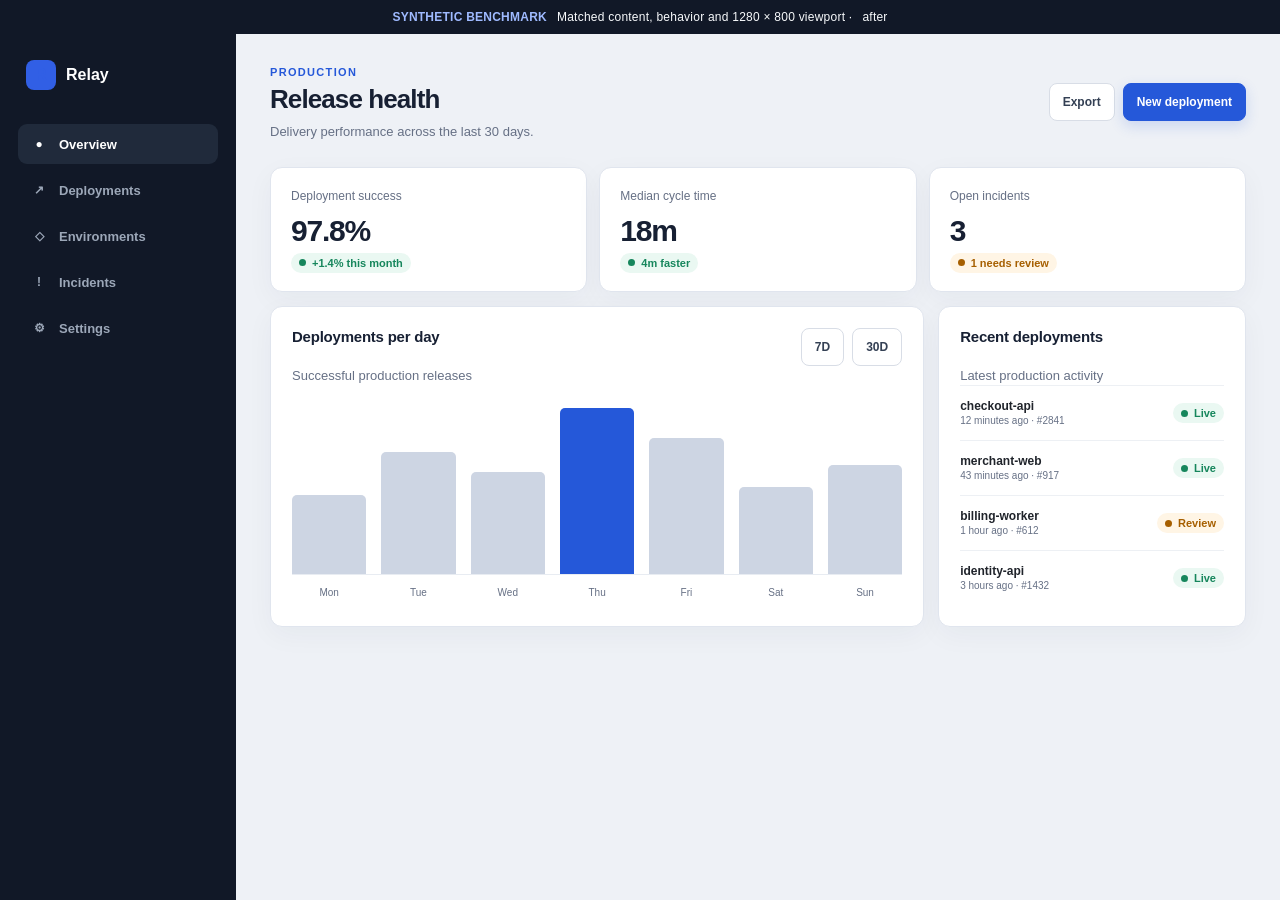
==== examples/dashboard/index.html @ 178ffe36 "Add examples/dashboard/index.html" ====
<!doctype html>
<html lang="en" data-variant="after">
<head>
  <meta charset="utf-8">
  <meta name="viewport" content="width=device-width,initial-scale=1">
  <title>Release Console — Functional → Refined benchmark</title>
  <script>document.documentElement.dataset.variant=new URLSearchParams(location.search).get('variant')==='before'?'before':'after'</script>
  <link rel="stylesheet" href="../assets/demo.css">
</head>
<body>
  <div class="benchmark-note"><strong>Synthetic benchmark</strong> Matched content, behavior and 1280 × 800 viewport · <span data-variant-label>after</span></div>
  <div class="demo-shell">
    <aside class="sidebar">
      <div class="brand"><span class="brand-mark">R</span> Relay</div>
      <nav class="nav" aria-label="Primary">
        <a class="active" href="#"><span class="nav-icon">●</span> Overview</a>
        <a href="#"><span class="nav-icon">↗</span> Deployments</a>
        <a href="#"><span class="nav-icon">◇</span> Environments</a>
        <a href="#"><span class="nav-icon">!</span> Incidents</a>
        <a href="#"><span class="nav-icon">⚙</span> Settings</a>
      </nav>
    </aside>
    <main class="main">
      <header class="topbar">
        <div class="page-heading"><span class="eyebrow">Production</span><h1>Release health</h1><p class="page-copy">Delivery performance across the last 30 days.</p></div>
        <div class="actions"><button class="button" data-action data-message="Report exported">Export</button><button class="button primary" data-action data-message="Deployment started">New deployment</button></div>
      </header>
      <section class="metrics" aria-label="Key metrics">
        <article class="panel metric"><span class="metric-label">Deployment success</span><div class="metric-value">97.8%</div><span class="status success">+1.4% this month</span></article>
        <article class="panel metric"><span class="metric-label">Median cycle time</span><div class="metric-value">18m</div><span class="status success">4m faster</span></article>
        <article class="panel metric"><span class="metric-label">Open incidents</span><div class="metric-value">3</div><span class="status warning">1 needs review</span></article>
      </section>
      <section class="dashboard-grid">
        <article class="panel"><div class="panel-title"><div><h2>Deployments per day</h2><p class="page-copy">Successful production releases</p></div><div class="segmented"><button data-tab>7D</button><button class="active" data-tab>30D</button></div></div><div class="chart" aria-label="Bar chart"><div class="bar" style="height:42%"><span>Mon</span></div><div class="bar" style="height:65%"><span>Tue</span></div><div class="bar" style="height:54%"><span>Wed</span></div><div class="bar highlight" style="height:88%"><span>Thu</span></div><div class="bar" style="height:72%"><span>Fri</span></div><div class="bar" style="height:46%"><span>Sat</span></div><div class="bar" style="height:58%"><span>Sun</span></div></div></article>
        <article class="panel"><div class="panel-title"><div><h2>Recent deployments</h2><p class="page-copy">Latest production activity</p></div></div><div class="deployments"><div class="deployment"><div><strong>checkout-api</strong><small>12 minutes ago · #2841</small></div><span class="status success">Live</span></div><div class="deployment"><div><strong>merchant-web</strong><small>43 minutes ago · #917</small></div><span class="status success">Live</span></div><div class="deployment"><div><strong>billing-worker</strong><small>1 hour ago · #612</small></div><span class="status warning">Review</span></div><div class="deployment"><div><strong>identity-api</strong><small>3 hours ago · #1432</small></div><span class="status success">Live</span></div></div></article>
      </section>
    </main>
  </div><div class="toast" role="status" aria-live="polite"></div><script src="../assets/demo.js"></script>
</body></html>
---- examples/assets/demo.css ----
:root {
  color-scheme: light;
  font-family: Inter, ui-sans-serif, -apple-system, BlinkMacSystemFont, "Segoe UI", sans-serif;
  background: #e9ecef;
  color: #20242b;
  --ink: #172033;
  --muted: #667085;
  --line: #d8dde6;
  --panel: #ffffff;
  --brand: #2558d9;
  --success: #16865c;
  --warning: #a65f00;
  --danger: #bf3d4b;
}

* { box-sizing: border-box; }
html, body { min-width: 320px; min-height: 100%; margin: 0; }
button, input, select { font: inherit; }
button, a, input, select { -webkit-tap-highlight-color: transparent; }
button { cursor: pointer; }

.benchmark-note {
  align-items: center;
  background: #111827;
  color: #f8fafc;
  display: flex;
  font-size: 12px;
  gap: 10px;
  justify-content: center;
  letter-spacing: .02em;
  min-height: 34px;
  padding: 7px 16px;
  text-align: center;
}
.benchmark-note strong { color: #9fbaff; text-transform: uppercase; }

.demo-shell { min-height: calc(100vh - 34px); }
.sidebar { color: #fff; }
.brand { display: flex; align-items: center; gap: 10px; font-weight: 780; }
.brand-mark { display: grid; place-items: center; width: 30px; height: 30px; border-radius: 8px; background: currentColor; }
.brand-mark svg { width: 17px; color: #fff; }
.nav { display: grid; gap: 6px; }
.nav a { color: inherit; text-decoration: none; }
.nav-icon { display: inline-grid; place-items: center; width: 20px; height: 20px; font-size: 12px; }
.main { min-width: 0; }
.topbar { align-items: center; display: flex; justify-content: space-between; }
.eyebrow { color: var(--brand); font-size: 11px; font-weight: 800; letter-spacing: .12em; text-transform: uppercase; }
h1, h2, h3, p { margin-top: 0; }
.page-copy { color: var(--muted); }
.actions, .segmented, .filters { display: flex; align-items: center; gap: 8px; flex-wrap: wrap; }
.button, .segmented button, .filters button {
  align-items: center;
  border: 1px solid var(--line);
  display: inline-flex;
  justify-content: center;
  text-decoration: none;
}
.button.primary { background: var(--brand); border-color: var(--brand); color: #fff; }
.panel { background: var(--panel); border: 1px solid var(--line); }
.muted { color: var(--muted); }
.status { align-items: center; display: inline-flex; font-weight: 700; white-space: nowrap; }
.status::before { background: currentColor; border-radius: 50%; content: ""; flex: 0 0 auto; }
.status.success { color: var(--success); }
.status.warning { color: var(--warning); }
.status.danger { color: var(--danger); }
.metric-value { color: var(--ink); font-weight: 760; }
.metric-label { color: var(--muted); }
.toast {
  background: #111827;
  border-radius: 10px;
  bottom: 20px;
  color: #fff;
  font-size: 13px;
  left: 50%;
  opacity: 0;
  padding: 10px 14px;
  pointer-events: none;
  position: fixed;
  transform: translate(-50%, 12px);
  transition: .18s ease;
  z-index: 20;
}
.toast.visible { opacity: 1; transform: translate(-50%, 0); }

/* Deliberately generic baseline: functional, but visually noisy and weakly prioritized. */
html[data-variant="before"] body { background: #f1f1f1; color: #333; font-family: Arial, sans-serif; }
html[data-variant="before"] .benchmark-note strong { color: #ffd166; }
html[data-variant="before"] .demo-shell { display: grid; grid-template-columns: 205px 1fr; }
html[data-variant="before"] .sidebar { background: #3e3e45; padding: 18px 12px; }
html[data-variant="before"] .brand { border-bottom: 1px solid #666; font-size: 16px; margin-bottom: 22px; padding: 0 8px 17px; }
html[data-variant="before"] .brand-mark { background: #7868e6; border-radius: 3px; }
html[data-variant="before"] .nav a { border-radius: 2px; color: #e4e4e4; font-size: 13px; padding: 9px 8px; }
html[data-variant="before"] .nav a.active { background: #56565e; color: #fff; }
html[data-variant="before"] .main { padding: 18px; }
html[data-variant="before"] .topbar { border-bottom: 1px solid #ccc; margin-bottom: 18px; padding-bottom: 12px; }
html[data-variant="before"] .page-heading h1 { font-size: 22px; font-weight: 600; margin-bottom: 6px; }
html[data-variant="before"] .page-copy { color: #666; font-size: 13px; }
html[data-variant="before"] .eyebrow { color: #666; }
html[data-variant="before"] .button,
html[data-variant="before"] .segmented button,
html[data-variant="before"] .filters button { background: #f4f4f4; border-color: #bdbdbd; border-radius: 3px; color: #333; font-size: 12px; min-height: 32px; padding: 6px 10px; }
html[data-variant="before"] .button.primary { background: #7967e8; border-color: #6653d2; color: #fff; }
html[data-variant="before"] .panel { border-color: #c9c9c9; border-radius: 3px; box-shadow: 0 1px 2px rgba(0,0,0,.08); }
html[data-variant="before"] .status { background: #eee; border: 1px solid #ccc; border-radius: 2px; color: #555; font-size: 11px; gap: 5px; padding: 2px 5px; }
html[data-variant="before"] .status::before { width: 6px; height: 6px; }

/* Refined state: clearer hierarchy, quieter geometry, semantic color, stronger rhythm. */
html[data-variant="after"] body { background: #eef1f6; }
html[data-variant="after"] .demo-shell { display: grid; grid-template-columns: 236px 1fr; }
html[data-variant="after"] .sidebar { background: #111827; padding: 26px 18px; }
html[data-variant="after"] .brand { font-size: 16px; margin-bottom: 34px; padding: 0 8px; }
html[data-variant="after"] .brand-mark { color: #315fe5; }
html[data-variant="after"] .brand-mark svg { color: #fff; }
html[data-variant="after"] .nav a { align-items: center; border-radius: 9px; color: #9ca7b8; display: flex; font-size: 13px; font-weight: 620; gap: 10px; padding: 10px 11px; }
html[data-variant="after"] .nav a.active { background: #202a3b; color: #fff; }
html[data-variant="after"] .main { padding: 28px 34px 36px; }
html[data-variant="after"] .topbar { margin-bottom: 26px; }
html[data-variant="after"] .page-heading h1 { color: var(--ink); font-size: 26px; letter-spacing: -.035em; line-height: 1.15; margin: 5px 0 7px; }
html[data-variant="after"] .page-copy { font-size: 13px; line-height: 1.5; margin-bottom: 0; }
html[data-variant="after"] .button,
html[data-variant="after"] .segmented button,
html[data-variant="after"] .filters button { background: #fff; border-radius: 8px; color: #344054; font-size: 12px; font-weight: 680; min-height: 38px; padding: 8px 13px; }
html[data-variant="after"] .button.primary { background: var(--brand); border-color: var(--brand); box-shadow: 0 5px 14px rgba(37,88,217,.18); color: #fff; }
html[data-variant="after"] .button:focus-visible,
html[data-variant="after"] input:focus-visible,
html[data-variant="after"] select:focus-visible,
html[data-variant="after"] button:focus-visible { outline: 3px solid rgba(37,88,217,.28); outline-offset: 2px; }
html[data-variant="after"] .panel { border-color: #e0e5ee; border-radius: 12px; box-shadow: 0 8px 28px rgba(25,39,66,.045); }
html[data-variant="after"] .status { border-radius: 999px; font-size: 11px; gap: 6px; padding: 4px 8px; }
html[data-variant="after"] .status::before { width: 7px; height: 7px; }
html[data-variant="after"] .status.success { background: #eaf8f2; }
html[data-variant="after"] .status.warning { background: #fff5e5; }
html[data-variant="after"] .status.danger { background: #fff0f1; }

/* Dashboard */
.metrics { display: grid; grid-template-columns: repeat(3, minmax(0, 1fr)); gap: 12px; }
.metric { min-width: 0; }
.dashboard-grid { display: grid; grid-template-columns: minmax(0, 1.7fr) minmax(260px, .8fr); gap: 14px; margin-top: 14px; }
.panel-title { align-items: flex-start; display: flex; justify-content: space-between; gap: 16px; }
.chart { align-items: end; display: flex; gap: 12px; height: 190px; }
.bar { background: #cdd5e3; border-radius: 5px 5px 0 0; flex: 1; min-width: 12px; position: relative; }
.bar span { bottom: -24px; color: var(--muted); font-size: 10px; left: 50%; position: absolute; transform: translateX(-50%); }
.bar.highlight { background: var(--brand); }
.deployments { display: grid; }
.deployment { align-items: center; display: grid; grid-template-columns: 1fr auto; gap: 12px; }
.deployment strong { display: block; }
.deployment small { color: var(--muted); }
html[data-variant="before"] .metric { padding: 12px; }
html[data-variant="before"] .metric-value { font-size: 24px; margin: 8px 0 2px; }
html[data-variant="before"] .metric-label { font-size: 12px; }
html[data-variant="before"] .dashboard-grid .panel { padding: 14px; }
html[data-variant="before"] .panel-title h2 { font-size: 15px; margin-bottom: 16px; }
html[data-variant="before"] .bar { border-radius: 0; }
html[data-variant="before"] .deployment { border-top: 1px solid #ccc; font-size: 12px; padding: 10px 0; }
html[data-variant="after"] .metric { padding: 18px 20px; }
html[data-variant="after"] .metric-value { font-size: 30px; letter-spacing: -.04em; margin: 10px 0 4px; }
html[data-variant="after"] .metric-label { font-size: 12px; }
html[data-variant="after"] .dashboard-grid .panel { padding: 21px; }
html[data-variant="after"] .panel-title h2 { color: var(--ink); font-size: 15px; letter-spacing: -.015em; margin-bottom: 21px; }
html[data-variant="after"] .chart { border-bottom: 1px solid #e8ecf2; gap: 15px; }
html[data-variant="after"] .deployment { border-top: 1px solid #edf0f4; font-size: 12px; padding: 13px 0; }

/* Settings */
.settings-layout { display: grid; grid-template-columns: 180px minmax(0, 670px); gap: 18px; align-items: start; }
.settings-tabs { display: grid; gap: 5px; }
.settings-tabs button { border: 0; text-align: left; }
.form-section + .form-section { border-top: 1px solid var(--line); }
.form-section h2 { color: var(--ink); }
.form-section > p { color: var(--muted); }
.field { display: grid; gap: 6px; }
.field-row { display: grid; grid-template-columns: repeat(2, minmax(0, 1fr)); }
.field label { color: var(--ink); font-weight: 680; }
.field input, .field select { background: #fff; border: 1px solid var(--line); color: var(--ink); width: 100%; }
.help { color: var(--muted); }
.switch-row { align-items: center; display: flex; justify-content: space-between; gap: 22px; }
.switch { appearance: none; background: #c7ced9; border: 0; border-radius: 999px; height: 22px; padding: 2px; position: relative; width: 40px; }
.switch::after { background: #fff; border-radius: 50%; box-shadow: 0 1px 3px rgba(0,0,0,.18); content: ""; display: block; height: 18px; transition: transform .18s; width: 18px; }
.switch:checked { background: var(--brand); }
.switch:checked::after { transform: translateX(18px); }
.form-actions { align-items: center; display: flex; justify-content: flex-end; }
html[data-variant="before"] .settings-layout { grid-template-columns: 145px minmax(0, 740px); }
html[data-variant="before"] .settings-tabs { border: 1px solid #c9c9c9; border-radius: 3px; padding: 5px; }
html[data-variant="before"] .settings-tabs button { background: transparent; border-radius: 2px; color: #555; font-size: 12px; padding: 8px; }
html[data-variant="before"] .settings-tabs button.active { background: #ddd; color: #222; }
html[data-variant="before"] .settings-form { padding: 14px; }
html[data-variant="before"] .form-section { padding: 12px 0 16px; }
html[data-variant="before"] .form-section:first-child { padding-top: 0; }
html[data-variant="before"] .form-section h2 { font-size: 15px; margin-bottom: 4px; }
html[data-variant="before"] .form-section > p { font-size: 12px; margin-bottom: 14px; }
html[data-variant="before"] .field-row { gap: 10px; }
html[data-variant="before"] .field { margin-bottom: 10px; }
html[data-variant="before"] .field label { font-size: 12px; }
html[data-variant="before"] .field input, html[data-variant="before"] .field select { border-color: #aaa; border-radius: 2px; font-size: 12px; min-height: 32px; padding: 6px 8px; }
html[data-variant="before"] .help { font-size: 10px; }
html[data-variant="before"] .switch-row { border: 1px solid #ccc; margin-top: 8px; padding: 8px; }
html[data-variant="before"] .switch-row strong { font-size: 12px; }
html[data-variant="before"] .switch-row p { font-size: 10px; margin: 2px 0 0; }
html[data-variant="after"] .settings-tabs button { background: transparent; border-radius: 8px; color: #667085; font-size: 12px; font-weight: 650; padding: 10px 12px; }
html[data-variant="after"] .settings-tabs button.active { background: #e6ecfb; color: #22469f; }
html[data-variant="after"] .settings-form { padding: 19px 24px; }
html[data-variant="after"] .form-section { padding: 12px 0; }
html[data-variant="after"] .form-section:first-child { padding-top: 0; }
html[data-variant="after"] .form-section h2 { font-size: 16px; letter-spacing: -.015em; margin-bottom: 5px; }
html[data-variant="after"] .form-section > p { font-size: 12px; line-height: 1.4; margin-bottom: 12px; }
html[data-variant="after"] .field-row { gap: 16px; }
html[data-variant="after"] .field { margin-bottom: 10px; }
html[data-variant="after"] .field label { font-size: 12px; }
html[data-variant="after"] .field input, html[data-variant="after"] .field select { border-radius: 8px; font-size: 13px; min-height: 38px; padding: 7px 11px; }
html[data-variant="after"] .help { font-size: 11px; }
html[data-variant="after"] .switch-row { border-radius: 9px; padding: 8px 12px; }
html[data-variant="after"] .switch-row + .switch-row { border-top: 1px solid #edf0f4; }
html[data-variant="after"] .switch-row strong { font-size: 12px; }
html[data-variant="after"] .switch-row p { font-size: 11px; margin: 3px 0 0; }
html[data-variant="after"] .form-actions { border-top: 1px solid #edf0f4; padding-top: 12px; }

/* Data table */
.table-toolbar { align-items: center; display: flex; justify-content: space-between; gap: 12px; }
.search { position: relative; }
.search input { background: #fff; border: 1px solid var(--line); width: 100%; }
.table-wrap { overflow-x: auto; }
table { border-collapse: collapse; width: 100%; }
th { text-align: left; white-space: nowrap; }
td { vertical-align: middle; }
.asset { align-items: center; display: flex; gap: 10px; min-width: 190px; }
.thumb { background: linear-gradient(135deg, #d7dce6, #f5f6f8); flex: 0 0 auto; }
.asset strong { display: block; }
.asset small { color: var(--muted); }
.owner { align-items: center; display: flex; gap: 7px; }
.avatar { align-items: center; background: #e5e7eb; border-radius: 50%; color: #475467; display: inline-flex; font-size: 9px; font-weight: 800; justify-content: center; }
.numeric { font-variant-numeric: tabular-nums; text-align: right; }
.row-action { background: transparent; border: 0; }
html[data-variant="before"] .table-panel { padding: 12px; }
html[data-variant="before"] .table-toolbar { border-bottom: 1px solid #ccc; padding-bottom: 10px; }
html[data-variant="before"] .search { width: 180px; }
html[data-variant="before"] .search input { border-color: #aaa; border-radius: 2px; font-size: 11px; min-height: 30px; padding: 5px 7px; }
html[data-variant="before"] table { font-size: 11px; }
html[data-variant="before"] th { background: #e5e5e5; border: 1px solid #bbb; color: #444; font-size: 10px; padding: 7px 6px; text-transform: uppercase; }
html[data-variant="before"] td { border: 1px solid #ccc; padding: 6px; }
html[data-variant="before"] .thumb { border: 1px solid #aaa; border-radius: 2px; height: 30px; width: 38px; }
html[data-variant="before"] .avatar { height: 20px; width: 20px; }
html[data-variant="before"] .row-action { color: #555; padding: 3px; }
html[data-variant="after"] .table-panel { overflow: hidden; }
html[data-variant="after"] .table-toolbar { padding: 18px 20px; }
html[data-variant="after"] .search { width: 255px; }
html[data-variant="after"] .search input { border-radius: 8px; font-size: 12px; min-height: 38px; padding: 8px 11px; }
html[data-variant="after"] table { font-size: 12px; }
html[data-variant="after"] th { background: #f8fafc; border-bottom: 1px solid #e5e9f0; color: #667085; font-size: 10px; letter-spacing: .04em; padding: 10px 14px; text-transform: uppercase; }
html[data-variant="after"] td { border-bottom: 1px solid #edf0f4; padding: 11px 14px; }
html[data-variant="after"] tbody tr:last-child td { border-bottom: 0; }
html[data-variant="after"] tbody tr:hover { background: #f9fbff; }
html[data-variant="after"] .thumb { border-radius: 7px; height: 38px; width: 48px; }
html[data-variant="after"] .avatar { height: 24px; width: 24px; }
html[data-variant="after"] .row-action { border-radius: 6px; color: #667085; padding: 7px; }

@media (max-width: 760px) {
  html[data-variant] .demo-shell { display: block; }
  html[data-variant] .sidebar { padding: 13px 15px; }
  html[data-variant] .brand { margin: 0; padding: 0; }
  .nav { display: none; }
  html[data-variant] .main { padding: 18px 14px 28px; }
  .topbar { align-items: flex-start; gap: 14px; }
  .topbar .actions { justify-content: flex-end; }
  .metrics { grid-template-columns: 1fr; }
  .dashboard-grid { grid-template-columns: 1fr; }
  .settings-layout { grid-template-columns: 1fr; }
  .settings-tabs { display: flex; overflow-x: auto; }
  .field-row { grid-template-columns: 1fr; }
  .table-toolbar { align-items: stretch; flex-direction: column; }
  html[data-variant] .search { width: 100%; }
}
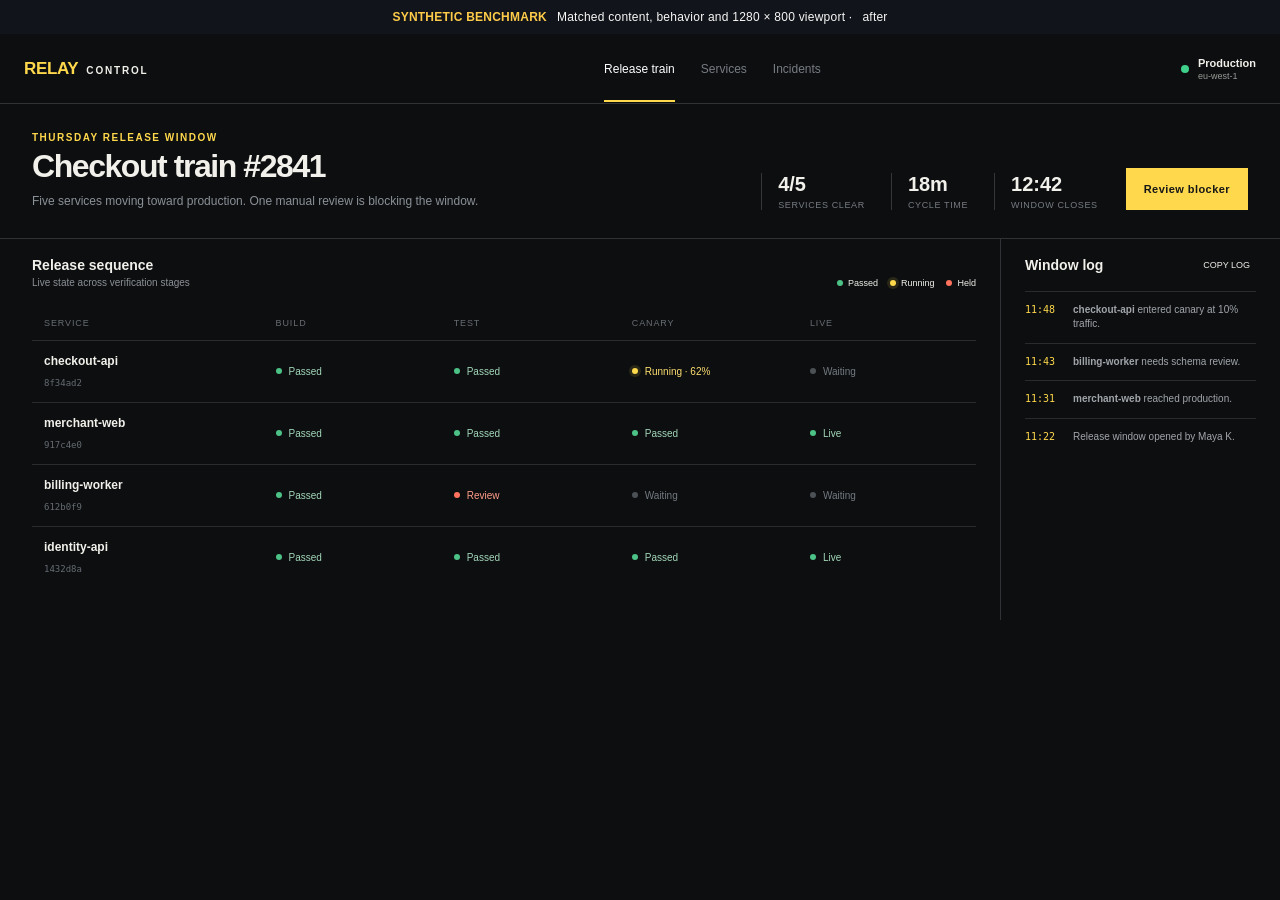
==== commit 98d6f184: "Strengthen specificity checks and diversify benchmarks" ====
--- a/examples/dashboard/index.html
+++ b/examples/dashboard/index.html
@@ -3,37 +3,36 @@
 <head>
   <meta charset="utf-8">
   <meta name="viewport" content="width=device-width,initial-scale=1">
-  <title>Release Console — Functional → Refined benchmark</title>
+  <title>Release Control — Functional → Refined benchmark</title>
   <script>document.documentElement.dataset.variant=new URLSearchParams(location.search).get('variant')==='before'?'before':'after'</script>
   <link rel="stylesheet" href="../assets/demo.css">
 </head>
-<body>
+<body class="benchmark benchmark--ops">
   <div class="benchmark-note"><strong>Synthetic benchmark</strong> Matched content, behavior and 1280 × 800 viewport · <span data-variant-label>after</span></div>
-  <div class="demo-shell">
-    <aside class="sidebar">
-      <div class="brand"><span class="brand-mark">R</span> Relay</div>
-      <nav class="nav" aria-label="Primary">
-        <a class="active" href="#"><span class="nav-icon">●</span> Overview</a>
-        <a href="#"><span class="nav-icon">↗</span> Deployments</a>
-        <a href="#"><span class="nav-icon">◇</span> Environments</a>
-        <a href="#"><span class="nav-icon">!</span> Incidents</a>
-        <a href="#"><span class="nav-icon">⚙</span> Settings</a>
-      </nav>
-    </aside>
-    <main class="main">
-      <header class="topbar">
-        <div class="page-heading"><span class="eyebrow">Production</span><h1>Release health</h1><p class="page-copy">Delivery performance across the last 30 days.</p></div>
-        <div class="actions"><button class="button" data-action data-message="Report exported">Export</button><button class="button primary" data-action data-message="Deployment started">New deployment</button></div>
-      </header>
-      <section class="metrics" aria-label="Key metrics">
-        <article class="panel metric"><span class="metric-label">Deployment success</span><div class="metric-value">97.8%</div><span class="status success">+1.4% this month</span></article>
-        <article class="panel metric"><span class="metric-label">Median cycle time</span><div class="metric-value">18m</div><span class="status success">4m faster</span></article>
-        <article class="panel metric"><span class="metric-label">Open incidents</span><div class="metric-value">3</div><span class="status warning">1 needs review</span></article>
+  <div class="ops-shell">
+    <header class="ops-header">
+      <a class="ops-brand" href="#" aria-label="Relay home"><span class="ops-wordmark">RELAY</span><span>CONTROL</span></a>
+      <nav class="ops-nav" aria-label="Primary"><a class="active" href="#">Release train</a><a href="#">Services</a><a href="#">Incidents</a></nav>
+      <div class="ops-environment"><span class="signal" aria-hidden="true"></span><span><b>Production</b><small>eu-west-1</small></span></div>
+    </header>
+    <main class="ops-main">
+      <section class="ops-summary">
+        <div><span class="eyebrow">Thursday release window</span><h1>Checkout train #2841</h1><p>Five services moving toward production. One manual review is blocking the window.</p></div>
+        <div class="ops-kpis" aria-label="Release summary"><div><strong>4/5</strong><span>services clear</span></div><div><strong>18m</strong><span>cycle time</span></div><div><strong>12:42</strong><span>window closes</span></div></div>
+        <button class="ops-primary" data-action data-message="Deployment approval opened">Review blocker</button>
       </section>
-      <section class="dashboard-grid">
-        <article class="panel"><div class="panel-title"><div><h2>Deployments per day</h2><p class="page-copy">Successful production releases</p></div><div class="segmented"><button data-tab>7D</button><button class="active" data-tab>30D</button></div></div><div class="chart" aria-label="Bar chart"><div class="bar" style="height:42%"><span>Mon</span></div><div class="bar" style="height:65%"><span>Tue</span></div><div class="bar" style="height:54%"><span>Wed</span></div><div class="bar highlight" style="height:88%"><span>Thu</span></div><div class="bar" style="height:72%"><span>Fri</span></div><div class="bar" style="height:46%"><span>Sat</span></div><div class="bar" style="height:58%"><span>Sun</span></div></div></article>
-        <article class="panel"><div class="panel-title"><div><h2>Recent deployments</h2><p class="page-copy">Latest production activity</p></div></div><div class="deployments"><div class="deployment"><div><strong>checkout-api</strong><small>12 minutes ago · #2841</small></div><span class="status success">Live</span></div><div class="deployment"><div><strong>merchant-web</strong><small>43 minutes ago · #917</small></div><span class="status success">Live</span></div><div class="deployment"><div><strong>billing-worker</strong><small>1 hour ago · #612</small></div><span class="status warning">Review</span></div><div class="deployment"><div><strong>identity-api</strong><small>3 hours ago · #1432</small></div><span class="status success">Live</span></div></div></article>
+      <section class="ops-board" aria-label="Release progress">
+        <div class="ops-board-head"><div><h2>Release sequence</h2><p>Live state across verification stages</p></div><div class="ops-legend"><span><i class="stage-dot done"></i>Passed</span><span><i class="stage-dot active"></i>Running</span><span><i class="stage-dot hold"></i>Held</span></div></div>
+        <div class="release-grid" role="table" aria-label="Service release stages">
+          <div class="release-row release-row--head" role="row"><span>Service</span><span>Build</span><span>Test</span><span>Canary</span><span>Live</span></div>
+          <div class="release-row" role="row"><span class="service"><b>checkout-api</b><small>8f34ad2</small></span><span class="stage done">Passed</span><span class="stage done">Passed</span><span class="stage active">Running · 62%</span><span class="stage idle">Waiting</span></div>
+          <div class="release-row" role="row"><span class="service"><b>merchant-web</b><small>917c4e0</small></span><span class="stage done">Passed</span><span class="stage done">Passed</span><span class="stage done">Passed</span><span class="stage done">Live</span></div>
+          <div class="release-row" role="row"><span class="service"><b>billing-worker</b><small>612b0f9</small></span><span class="stage done">Passed</span><span class="stage hold">Review</span><span class="stage idle">Waiting</span><span class="stage idle">Waiting</span></div>
+          <div class="release-row" role="row"><span class="service"><b>identity-api</b><small>1432d8a</small></span><span class="stage done">Passed</span><span class="stage done">Passed</span><span class="stage done">Passed</span><span class="stage done">Live</span></div>
+        </div>
       </section>
+      <aside class="ops-feed" aria-label="Release log"><div class="ops-feed-head"><h2>Window log</h2><button data-action data-message="Log copied">Copy log</button></div><ol><li><time>11:48</time><span><b>checkout-api</b> entered canary at 10% traffic.</span></li><li><time>11:43</time><span><b>billing-worker</b> needs schema review.</span></li><li><time>11:31</time><span><b>merchant-web</b> reached production.</span></li><li><time>11:22</time><span>Release window opened by Maya K.</span></li></ol></aside>
     </main>
-  </div><div class="toast" role="status" aria-live="polite"></div><script src="../assets/demo.js"></script>
+  </div>
+  <div class="toast" role="status" aria-live="polite"></div><script src="../assets/demo.js"></script>
 </body></html>
--- a/examples/assets/demo.css
+++ b/examples/assets/demo.css
@@ -1,270 +1,301 @@
-:root {
-  color-scheme: light;
-  font-family: Inter, ui-sans-serif, -apple-system, BlinkMacSystemFont, "Segoe UI", sans-serif;
-  background: #e9ecef;
-  color: #20242b;
-  --ink: #172033;
-  --muted: #667085;
-  --line: #d8dde6;
-  --panel: #ffffff;
-  --brand: #2558d9;
-  --success: #16865c;
-  --warning: #a65f00;
-  --danger: #bf3d4b;
-}
-
+:root { color-scheme: light; font-family: Inter, ui-sans-serif, -apple-system, BlinkMacSystemFont, "Segoe UI", sans-serif; }
 * { box-sizing: border-box; }
 html, body { min-width: 320px; min-height: 100%; margin: 0; }
-button, input, select { font: inherit; }
+body { overflow-x: hidden; }
+button, input, select { color: inherit; font: inherit; }
 button, a, input, select { -webkit-tap-highlight-color: transparent; }
-button { cursor: pointer; }
-
-.benchmark-note {
-  align-items: center;
-  background: #111827;
-  color: #f8fafc;
-  display: flex;
-  font-size: 12px;
-  gap: 10px;
-  justify-content: center;
-  letter-spacing: .02em;
-  min-height: 34px;
-  padding: 7px 16px;
-  text-align: center;
+button, a { cursor: pointer; }
+a { color: inherit; text-decoration: none; }
+h1, h2, p, ol, dl, dd { margin: 0; }
+.benchmark-note { align-items: center; background: #11141a; color: #f7f7f5; display: flex; font-size: 12px; gap: 10px; justify-content: center; letter-spacing: .02em; min-height: 34px; padding: 7px 16px; text-align: center; }
+.benchmark-note strong { color: #ffcc4a; text-transform: uppercase; }
+.eyebrow { display: block; font-size: 10px; font-weight: 800; letter-spacing: .15em; text-transform: uppercase; }
+.signal { background: #3fd18b; border-radius: 50%; display: inline-block; height: 8px; width: 8px; }
+.toast { background: #101216; border: 1px solid rgba(255,255,255,.14); border-radius: 7px; bottom: 20px; color: #fff; font-size: 13px; left: 50%; opacity: 0; padding: 10px 14px; pointer-events: none; position: fixed; transform: translate(-50%, 12px); transition: .18s ease; z-index: 50; }
+.toast.visible { opacity: 1; transform: translate(-50%, 0); }
+button:focus-visible, input:focus-visible, select:focus-visible, a:focus-visible { outline: 3px solid #5b8cff; outline-offset: 2px; }
+
+/* Release control: time-oriented operational surface with horizontal navigation. */
+.benchmark--ops { background: #e6e7e8; color: #272a2e; }
+.ops-shell { min-height: calc(100vh - 34px); }
+.ops-header { align-items: center; display: grid; grid-template-columns: 220px 1fr auto; min-height: 70px; padding: 0 24px; }
+.ops-brand { align-items: baseline; display: flex; font-size: 10px; font-weight: 800; gap: 8px; letter-spacing: .18em; }
+.ops-wordmark { font-size: 17px; letter-spacing: -.02em; }
+.ops-nav { display: flex; gap: 26px; justify-content: center; }
+.ops-nav a { font-size: 12px; }
+.ops-environment { align-items: center; display: flex; gap: 9px; }
+.ops-environment span:last-child { display: grid; gap: 2px; }
+.ops-environment b { font-size: 11px; }
+.ops-environment small { font-size: 9px; opacity: .62; }
+.ops-main { display: grid; grid-template-columns: minmax(0, 1fr) 280px; grid-template-rows: auto 1fr; }
+.ops-summary { align-items: end; display: grid; grid-column: 1 / -1; grid-template-columns: minmax(300px, 1fr) auto auto; gap: 28px; padding: 28px 32px; }
+.ops-summary h1 { font-size: 32px; letter-spacing: -.045em; line-height: 1.05; margin: 7px 0 8px; }
+.ops-summary p { font-size: 12px; line-height: 1.5; max-width: 540px; }
+.ops-kpis { display: flex; gap: 26px; }
+.ops-kpis div { display: grid; gap: 4px; }
+.ops-kpis strong { font-size: 20px; font-variant-numeric: tabular-nums; }
+.ops-kpis span { font-size: 9px; letter-spacing: .07em; text-transform: uppercase; }
+.ops-primary { border: 0; min-height: 42px; padding: 0 18px; }
+.ops-board { min-width: 0; overflow-x: auto; padding: 0 0 32px 32px; }
+.ops-board-head { align-items: end; display: flex; justify-content: space-between; padding: 18px 0; }
+.ops-board-head h2, .ops-feed h2 { font-size: 14px; }
+.ops-board-head p { font-size: 10px; margin-top: 4px; }
+.ops-legend { display: flex; font-size: 9px; gap: 12px; }
+.ops-legend span { align-items: center; display: flex; gap: 5px; }
+.stage-dot { border-radius: 50%; display: inline-block; height: 6px; width: 6px; }
+.release-grid { min-width: 700px; }
+.release-row { display: grid; grid-template-columns: 1.3fr repeat(4, minmax(96px, 1fr)); min-height: 62px; }
+.release-row > span { align-items: center; display: flex; min-width: 0; padding: 10px 12px; }
+.release-row--head { font-size: 9px; letter-spacing: .1em; min-height: 34px; text-transform: uppercase; }
+.service { display: grid !important; gap: 3px; }
+.service b { font-size: 12px; }
+.service small { font-family: ui-monospace, SFMono-Regular, Menlo, monospace; font-size: 9px; }
+.stage { font-size: 10px; }
+.ops-feed { min-width: 0; padding: 0 24px 32px; }
+.ops-feed-head { align-items: center; display: flex; justify-content: space-between; padding: 18px 0; }
+.ops-feed-head button { background: transparent; border: 0; font-size: 9px; text-transform: uppercase; }
+.ops-feed ol { list-style: none; padding: 0; }
+.ops-feed li { display: grid; font-size: 10px; gap: 10px; grid-template-columns: 38px 1fr; line-height: 1.45; padding: 11px 0; }
+.ops-feed time { font-family: ui-monospace, SFMono-Regular, Menlo, monospace; }
+
+html[data-variant="before"] .benchmark--ops .ops-header { background: #164a7e; color: white; }
+html[data-variant="before"] .benchmark--ops .ops-nav a { border-bottom: 3px solid transparent; padding: 26px 2px 22px; }
+html[data-variant="before"] .benchmark--ops .ops-nav .active { border-color: #fff; }
+html[data-variant="before"] .benchmark--ops .ops-main { background: #ededed; }
+html[data-variant="before"] .benchmark--ops .ops-summary { border-bottom: 1px solid #aaa; }
+html[data-variant="before"] .benchmark--ops .eyebrow { color: #666; }
+html[data-variant="before"] .benchmark--ops .ops-summary p, html[data-variant="before"] .benchmark--ops .ops-board-head p { color: #666; }
+html[data-variant="before"] .benchmark--ops .ops-kpis div { border-left: 1px solid #aaa; padding-left: 12px; }
+html[data-variant="before"] .benchmark--ops .ops-primary { background: #3478b9; border: 1px solid #1c568c; color: white; }
+html[data-variant="before"] .benchmark--ops .ops-board { padding-right: 16px; }
+html[data-variant="before"] .benchmark--ops .ops-board-head { padding-left: 12px; }
+html[data-variant="before"] .benchmark--ops .release-grid { background: #fff; border: 1px solid #aaa; }
+html[data-variant="before"] .benchmark--ops .release-row > span { border-right: 1px solid #bbb; border-top: 1px solid #bbb; }
+html[data-variant="before"] .benchmark--ops .release-row--head > span { background: #d4d6d8; border-top: 0; font-weight: 700; }
+html[data-variant="before"] .benchmark--ops .stage { color: #555; }
+html[data-variant="before"] .benchmark--ops .ops-feed { border-left: 1px solid #aaa; }
+html[data-variant="before"] .benchmark--ops .ops-feed li { border-top: 1px solid #bbb; }
+
+html[data-variant="after"] .benchmark--ops { background: #0c0e10; color: #f1f0ea; }
+html[data-variant="after"] .benchmark--ops .ops-header { border-bottom: 1px solid #303236; }
+html[data-variant="after"] .benchmark--ops .ops-wordmark { color: #ffd84c; }
+html[data-variant="after"] .benchmark--ops .ops-nav a { color: #777c82; padding: 27px 0 24px; }
+html[data-variant="after"] .benchmark--ops .ops-nav .active { border-bottom: 2px solid #ffd84c; color: #fff; }
+html[data-variant="after"] .benchmark--ops .eyebrow { color: #ffd84c; }
+html[data-variant="after"] .benchmark--ops .ops-summary { border-bottom: 1px solid #303236; }
+html[data-variant="after"] .benchmark--ops .ops-summary p, html[data-variant="after"] .benchmark--ops .ops-board-head p { color: #8c9197; }
+html[data-variant="after"] .benchmark--ops .ops-kpis div { border-left: 1px solid #34363a; padding-left: 16px; }
+html[data-variant="after"] .benchmark--ops .ops-kpis span { color: #777c82; }
+html[data-variant="after"] .benchmark--ops .ops-primary { background: #ffd84c; color: #171717; font-size: 11px; font-weight: 800; letter-spacing: .04em; }
+html[data-variant="after"] .benchmark--ops .ops-board { overflow-x: auto; padding-right: 24px; }
+html[data-variant="after"] .benchmark--ops .release-row { border-top: 1px solid #292b2e; }
+html[data-variant="after"] .benchmark--ops .release-row--head { border-top: 0; color: #686d73; }
+html[data-variant="after"] .benchmark--ops .release-row:not(.release-row--head):hover { background: #141619; }
+html[data-variant="after"] .benchmark--ops .service small { color: #666c72; }
+html[data-variant="after"] .benchmark--ops .stage { color: #747a80; }
+html[data-variant="after"] .benchmark--ops .stage::before { background: #4c5156; border-radius: 50%; content: ""; height: 6px; margin-right: 7px; width: 6px; }
+html[data-variant="after"] .benchmark--ops .stage.done { color: #a4d8ba; }
+html[data-variant="after"] .benchmark--ops .stage.done::before, html[data-variant="after"] .benchmark--ops .stage-dot.done { background: #4cc286; }
+html[data-variant="after"] .benchmark--ops .stage.active { color: #ffdf70; }
+html[data-variant="after"] .benchmark--ops .stage.active::before, html[data-variant="after"] .benchmark--ops .stage-dot.active { background: #ffd84c; box-shadow: 0 0 0 3px rgba(255,216,76,.12); }
+html[data-variant="after"] .benchmark--ops .stage.hold { color: #ff9d88; }
+html[data-variant="after"] .benchmark--ops .stage.hold::before, html[data-variant="after"] .benchmark--ops .stage-dot.hold { background: #ff725e; }
+html[data-variant="after"] .benchmark--ops .ops-feed { border-left: 1px solid #303236; }
+html[data-variant="after"] .benchmark--ops .ops-feed li { border-top: 1px solid #292b2e; color: #a1a5aa; }
+html[data-variant="after"] .benchmark--ops .ops-feed time { color: #ffd84c; }
+
+/* Workspace setup: sequential configuration with a live output preview. */
+.benchmark--setup { background: #ededeb; color: #242823; }
+.setup-shell { margin: 0 auto; max-width: 1180px; min-height: calc(100vh - 34px); padding: 0 34px 30px; }
+.setup-mast { align-items: center; display: flex; justify-content: space-between; min-height: 78px; }
+.setup-brand { align-items: baseline; display: flex; font-weight: 800; gap: 10px; }
+.setup-brand span { font-size: 20px; letter-spacing: -.04em; }
+.setup-brand small { font-size: 10px; font-weight: 600; }
+.quiet-action, .secondary-action { background: transparent; border: 0; }
+.setup-progress { display: grid; grid-template-columns: repeat(4, 1fr); }
+.setup-progress button { align-items: center; background: transparent; border: 0; display: flex; font-size: 11px; gap: 9px; padding: 14px 4px; text-align: left; }
+.setup-progress span { font-family: ui-monospace, SFMono-Regular, Menlo, monospace; font-size: 9px; }
+.setup-main { display: grid; grid-template-columns: minmax(0, 690px) minmax(260px, 1fr); gap: 70px; padding-top: 38px; }
+.setup-form header { margin-bottom: 26px; }
+.setup-form h1 { font-size: 36px; letter-spacing: -.05em; line-height: 1.08; margin: 7px 0 10px; }
+.setup-form header p { font-size: 13px; line-height: 1.55; max-width: 560px; }
+.setup-form fieldset { border: 0; margin: 0; padding: 20px 0; }
+.setup-form legend { font-size: 13px; font-weight: 800; padding: 0; }
+.field { display: grid; gap: 6px; margin-top: 14px; }
+.field label { font-size: 11px; font-weight: 700; }
+.field input, .field select { background: #fff; border: 1px solid #b9bcb7; min-height: 42px; padding: 9px 11px; width: 100%; }
+.field-pair { display: grid; gap: 16px; grid-template-columns: 1fr 1fr; }
+.help { color: #747873; font-size: 10px; }
+.compound { align-items: center; display: flex; }
+.compound span { font-size: 12px; padding: 0 9px; }
+.compound input { min-width: 0; }
+.choice-row { align-items: center; display: flex; gap: 11px; padding: 11px 0; }
+.choice-row input { height: 17px; width: 17px; }
+.choice-row span { display: grid; gap: 3px; }
+.choice-row b { font-size: 11px; }
+.choice-row small { color: #737771; font-size: 10px; }
+.setup-actions { align-items: center; display: flex; justify-content: space-between; padding-top: 22px; }
+.setup-primary { border: 0; min-height: 44px; padding: 0 18px; }
+.setup-preview { align-self: start; padding-top: 82px; }
+.preview-label { display: block; font-size: 9px; font-weight: 800; letter-spacing: .12em; margin-bottom: 12px; text-transform: uppercase; }
+.preview-window { background: #fff; }
+.preview-bar { align-items: center; display: flex; font-size: 11px; font-weight: 700; gap: 9px; padding: 12px; }
+.preview-logo { align-items: center; display: inline-flex; height: 25px; justify-content: center; width: 25px; }
+.preview-content { padding: 20px; }
+.preview-kicker { display: block; font-size: 9px; margin-bottom: 6px; text-transform: uppercase; }
+.preview-content strong { font-size: 14px; }
+.preview-content dl { display: grid; gap: 10px; margin-top: 22px; }
+.preview-content dl div { align-items: center; display: flex; justify-content: space-between; }
+.preview-content dt, .preview-content dd { font-size: 10px; }
+.setup-preview > p { font-size: 10px; margin-top: 10px; }
+
+html[data-variant="before"] .benchmark--setup .setup-shell { background: #f4f4f4; border-left: 1px solid #bbb; border-right: 1px solid #bbb; }
+html[data-variant="before"] .benchmark--setup .setup-mast { border-bottom: 1px solid #aaa; }
+html[data-variant="before"] .benchmark--setup .quiet-action, html[data-variant="before"] .benchmark--setup .secondary-action { color: #315d8a; text-decoration: underline; }
+html[data-variant="before"] .benchmark--setup .setup-progress { border: 1px solid #bbb; }
+html[data-variant="before"] .benchmark--setup .setup-progress button { border-right: 1px solid #bbb; }
+html[data-variant="before"] .benchmark--setup .setup-progress .active { background: #dfe9f3; }
+html[data-variant="before"] .benchmark--setup .eyebrow { color: #666; }
+html[data-variant="before"] .benchmark--setup .setup-form fieldset { border-top: 1px solid #bbb; }
+html[data-variant="before"] .benchmark--setup .field input, html[data-variant="before"] .benchmark--setup .field select { border-radius: 2px; }
+html[data-variant="before"] .benchmark--setup .choice-row { border: 1px solid #bbb; margin-top: 8px; padding: 9px; }
+html[data-variant="before"] .benchmark--setup .setup-primary { background: #386fa5; color: #fff; }
+html[data-variant="before"] .benchmark--setup .preview-window { border: 1px solid #aaa; }
+html[data-variant="before"] .benchmark--setup .preview-bar { background: #d7d7d7; border-bottom: 1px solid #aaa; }
+html[data-variant="before"] .benchmark--setup .preview-logo { background: #386fa5; color: #fff; }
+
+html[data-variant="after"] .benchmark--setup { background: #f4f0e6; color: #20241f; }
+html[data-variant="after"] .benchmark--setup .setup-mast { border-bottom: 1px solid #c9c5ba; }
+html[data-variant="after"] .benchmark--setup .setup-brand small, html[data-variant="after"] .benchmark--setup .quiet-action { color: #6d716a; }
+html[data-variant="after"] .benchmark--setup .quiet-action, html[data-variant="after"] .benchmark--setup .secondary-action { font-size: 11px; font-weight: 700; }
+html[data-variant="after"] .benchmark--setup .setup-progress { border-bottom: 1px solid #c9c5ba; }
+html[data-variant="after"] .benchmark--setup .setup-progress button { color: #8a8e86; position: relative; }
+html[data-variant="after"] .benchmark--setup .setup-progress .active { color: #20241f; font-weight: 800; }
+html[data-variant="after"] .benchmark--setup .setup-progress .active::after { background: #2d5b43; bottom: -1px; content: ""; height: 3px; left: 0; position: absolute; right: 0; }
+html[data-variant="after"] .benchmark--setup .eyebrow { color: #2d6a4c; }
+html[data-variant="after"] .benchmark--setup .setup-form header p { color: #696d66; }
+html[data-variant="after"] .benchmark--setup .setup-form fieldset { border-top: 1px solid #d5d0c4; }
+html[data-variant="after"] .benchmark--setup .field input, html[data-variant="after"] .benchmark--setup .field select { border-color: #aaa99f; border-radius: 0; }
+html[data-variant="after"] .benchmark--setup .compound { background: #e8e3d8; border: 1px solid #aaa99f; }
+html[data-variant="after"] .benchmark--setup .compound input { border: 0; border-left: 1px solid #aaa99f; }
+html[data-variant="after"] .benchmark--setup .choice-row + .choice-row { border-top: 1px solid #d5d0c4; }
+html[data-variant="after"] .benchmark--setup .setup-primary { background: #2d5b43; color: #fff; font-size: 11px; font-weight: 800; }
+html[data-variant="after"] .benchmark--setup .preview-window { box-shadow: 0 18px 40px rgba(44,49,39,.12); }
+html[data-variant="after"] .benchmark--setup .preview-bar { background: #20241f; color: #fff; }
+html[data-variant="after"] .benchmark--setup .preview-logo { background: #c9f26b; color: #20241f; }
+html[data-variant="after"] .benchmark--setup .preview-kicker, html[data-variant="after"] .benchmark--setup .setup-preview > p { color: #777b73; }
+html[data-variant="after"] .benchmark--setup .preview-content dl { border-top: 1px solid #e6e4dd; padding-top: 16px; }
+
+/* Webhook inspector: three-pane developer tool centered on event payloads. */
+.benchmark--trace { background: #dcdfe3; color: #23262b; }
+.trace-shell { min-height: calc(100vh - 34px); }
+.trace-header { align-items: center; display: grid; grid-template-columns: 230px 1fr auto; min-height: 68px; padding: 0 22px; }
+.trace-brand { font-family: ui-monospace, SFMono-Regular, Menlo, monospace; font-size: 14px; font-weight: 900; letter-spacing: .02em; }
+.trace-brand span { font-size: 10px; font-weight: 500; }
+.endpoint { align-items: center; display: flex; font-size: 10px; gap: 9px; justify-self: center; }
+.endpoint code { font-size: 9px; }
+.trace-primary { border: 0; min-height: 38px; padding: 0 14px; }
+.trace-workspace { display: grid; grid-template-columns: 300px minmax(420px, 1fr) 260px; height: calc(100vh - 102px); min-height: 600px; }
+.event-stream, .payload-pane, .delivery-pane { min-width: 0; }
+.event-stream > header, .payload-pane > header, .delivery-pane > header { align-items: center; display: flex; justify-content: space-between; min-height: 76px; padding: 15px 18px; }
+.event-stream h1, .payload-pane h2, .delivery-pane h2 { font-size: 15px; margin-top: 5px; }
+.stream-count { align-items: center; display: inline-flex; font-family: ui-monospace, SFMono-Regular, Menlo, monospace; font-size: 10px; height: 28px; justify-content: center; width: 28px; }
+.trace-search { padding: 0 14px 14px; }
+.trace-search input { min-height: 36px; padding: 8px 10px; width: 100%; }
+.event-list { display: grid; }
+.event { background: transparent; border: 0; display: grid; gap: 5px; grid-template-columns: 1fr auto; min-height: 66px; padding: 12px 15px; text-align: left; }
+.event span { align-items: center; display: flex; gap: 8px; }
+.event b { font-size: 10px; }
+.event small { font-family: ui-monospace, SFMono-Regular, Menlo, monospace; font-size: 8px; }
+.event em { font-family: ui-monospace, SFMono-Regular, Menlo, monospace; font-size: 9px; font-style: normal; grid-column: 2; grid-row: 1 / span 2; place-self: center end; }
+.event-status { border-radius: 50%; display: inline-block; height: 7px; width: 7px; }
+.payload-tabs { display: flex; gap: 4px; }
+.payload-tabs button { background: transparent; border: 0; font-size: 9px; padding: 7px 8px; }
+.payload-pane pre { font-family: ui-monospace, SFMono-Regular, Menlo, monospace; font-size: 12px; line-height: 1.85; margin: 0; overflow: auto; padding: 28px 30px; white-space: pre-wrap; }
+.delivery-pane { padding: 0 18px; }
+.delivery-pane > header { padding-left: 0; padding-right: 0; }
+.delivery-result { display: grid; gap: 6px; padding: 18px 0; }
+.delivery-result span, .delivery-log span { font-size: 9px; letter-spacing: .08em; text-transform: uppercase; }
+.delivery-result strong { font-family: ui-monospace, SFMono-Regular, Menlo, monospace; font-size: 26px; }
+.delivery-result small { font-size: 10px; }
+.delivery-pane dl { display: grid; gap: 0; }
+.delivery-pane dl div { display: grid; gap: 5px; padding: 12px 0; }
+.delivery-pane dt { font-size: 9px; text-transform: uppercase; }
+.delivery-pane dd { font-family: ui-monospace, SFMono-Regular, Menlo, monospace; font-size: 9px; overflow-wrap: anywhere; }
+.replay-action { background: transparent; min-height: 38px; width: 100%; }
+.delivery-log { display: grid; gap: 9px; margin-top: 22px; }
+.delivery-log code { font-size: 9px; overflow-wrap: anywhere; }
+
+html[data-variant="before"] .benchmark--trace .trace-header { background: #f4f4f4; border-bottom: 1px solid #999; }
+html[data-variant="before"] .benchmark--trace .trace-primary { background: #4c6fa8; border: 1px solid #385783; color: #fff; }
+html[data-variant="before"] .benchmark--trace .trace-workspace { background: #f4f4f4; }
+html[data-variant="before"] .benchmark--trace .event-stream, html[data-variant="before"] .benchmark--trace .payload-pane { border-right: 1px solid #999; }
+html[data-variant="before"] .benchmark--trace .event-stream > header, html[data-variant="before"] .benchmark--trace .payload-pane > header, html[data-variant="before"] .benchmark--trace .delivery-pane > header { background: #ddd; border-bottom: 1px solid #999; }
+html[data-variant="before"] .benchmark--trace .eyebrow { color: #666; }
+html[data-variant="before"] .benchmark--trace .trace-search input { border: 1px solid #999; }
+html[data-variant="before"] .benchmark--trace .event { border-top: 1px solid #aaa; }
+html[data-variant="before"] .benchmark--trace .event.active { background: #cfdcf0; }
+html[data-variant="before"] .benchmark--trace .event-status.ok { background: #47835f; }
+html[data-variant="before"] .benchmark--trace .event-status.retry { background: #aa4d4d; }
+html[data-variant="before"] .benchmark--trace .event-status.pending { background: #a47c37; }
+html[data-variant="before"] .benchmark--trace .payload-tabs button { border: 1px solid #999; }
+html[data-variant="before"] .benchmark--trace .payload-pane pre { background: #fff; }
+html[data-variant="before"] .benchmark--trace .delivery-result, html[data-variant="before"] .benchmark--trace .delivery-pane dl div { border-bottom: 1px solid #aaa; }
+html[data-variant="before"] .benchmark--trace .replay-action { border: 1px solid #777; }
+
+html[data-variant="after"] .benchmark--trace { background: #f8f8f5; color: #1b1d1f; }
+html[data-variant="after"] .benchmark--trace .trace-header { border-bottom: 1px solid #d7d8d3; }
+html[data-variant="after"] .benchmark--trace .trace-brand span { color: #6d716c; }
+html[data-variant="after"] .benchmark--trace .endpoint { background: #efefe9; border-radius: 4px; padding: 8px 11px; }
+html[data-variant="after"] .benchmark--trace .trace-primary { background: #202321; color: #d6ff63; font-size: 10px; font-weight: 800; }
+html[data-variant="after"] .benchmark--trace .event-stream { border-right: 1px solid #d7d8d3; }
+html[data-variant="after"] .benchmark--trace .payload-pane { background: #17191c; color: #e7e9e5; }
+html[data-variant="after"] .benchmark--trace .delivery-pane { border-left: 1px solid #d7d8d3; }
+html[data-variant="after"] .benchmark--trace .eyebrow { color: #757a74; }
+html[data-variant="after"] .benchmark--trace .payload-pane .eyebrow { color: #888e87; }
+html[data-variant="after"] .benchmark--trace .stream-count { background: #1f2220; border-radius: 50%; color: #d6ff63; }
+html[data-variant="after"] .benchmark--trace .trace-search input { background: transparent; border: 0; border-bottom: 1px solid #bbbdb8; }
+html[data-variant="after"] .benchmark--trace .event { border-top: 1px solid #e2e3de; }
+html[data-variant="after"] .benchmark--trace .event.active { background: #eceee8; box-shadow: inset 3px 0 #1f2220; }
+html[data-variant="after"] .benchmark--trace .event small { color: #7e837c; }
+html[data-variant="after"] .benchmark--trace .event-status.ok { background: #2f9c67; }
+html[data-variant="after"] .benchmark--trace .event-status.retry { background: #e35e54; }
+html[data-variant="after"] .benchmark--trace .event-status.pending { background: #d99b31; }
+html[data-variant="after"] .benchmark--trace .payload-pane > header { border-bottom: 1px solid #33363a; }
+html[data-variant="after"] .benchmark--trace .payload-tabs button { color: #8c918a; }
+html[data-variant="after"] .benchmark--trace .payload-tabs .active { border-bottom: 2px solid #d6ff63; color: #fff; }
+html[data-variant="after"] .benchmark--trace .payload-pane pre { color: #b9beb7; }
+html[data-variant="after"] .benchmark--trace .code-key { color: #9bc1ff; }
+html[data-variant="after"] .benchmark--trace .code-string { color: #d6ff63; }
+html[data-variant="after"] .benchmark--trace .code-number { color: #ffb776; }
+html[data-variant="after"] .benchmark--trace .delivery-result { border-bottom: 1px solid #d7d8d3; }
+html[data-variant="after"] .benchmark--trace .delivery-result strong { color: #23724b; }
+html[data-variant="after"] .benchmark--trace .delivery-result span, html[data-variant="after"] .benchmark--trace .delivery-pane dt, html[data-variant="after"] .benchmark--trace .delivery-log span { color: #797e77; }
+html[data-variant="after"] .benchmark--trace .delivery-pane dl div { border-bottom: 1px solid #e2e3de; }
+html[data-variant="after"] .benchmark--trace .replay-action { border: 1px solid #1f2220; font-size: 10px; font-weight: 800; margin-top: 18px; }
+html[data-variant="after"] .benchmark--trace .delivery-log { background: #efefe9; padding: 13px; }
+
+@media (max-width: 760px) {
+  .benchmark-note { align-items: flex-start; flex-direction: column; gap: 2px; }
+  .ops-header { grid-template-columns: 1fr auto; padding: 0 14px; }
+  .ops-nav { display: none; }
+  .ops-main { display: block; }
+  .ops-summary { align-items: start; display: grid; grid-template-columns: 1fr; padding: 22px 14px; }
+  .ops-kpis { gap: 16px; overflow-x: auto; }
+  .ops-board { padding-left: 14px !important; }
+  .ops-feed { border-left: 0 !important; padding: 0 14px 28px; }
+  .setup-shell { padding: 0 16px 24px; }
+  .setup-progress button { justify-content: center; }
+  .setup-progress button:not(.active) { font-size: 0; }
+  .setup-progress button span { font-size: 9px; }
+  .setup-main { grid-template-columns: 1fr; padding-top: 26px; }
+  .setup-form h1 { font-size: 30px; }
+  .field-pair { grid-template-columns: 1fr; }
+  .setup-preview { padding-top: 0; }
+  .trace-header { grid-template-columns: 1fr auto; padding: 0 12px; }
+  .endpoint { display: none; }
+  .trace-workspace { display: block; height: auto; min-height: 0; }
+  .event-stream { border-right: 0 !important; max-height: 360px; overflow: auto; }
+  .payload-pane { min-height: 430px; }
+  .delivery-pane { border-left: 0 !important; padding-bottom: 28px; }
 }
-.benchmark-note strong { color: #9fbaff; text-transform: uppercase; }
-
-.demo-shell { min-height: calc(100vh - 34px); }
-.sidebar { color: #fff; }
-.brand { display: flex; align-items: center; gap: 10px; font-weight: 780; }
-.brand-mark { display: grid; place-items: center; width: 30px; height: 30px; border-radius: 8px; background: currentColor; }
-.brand-mark svg { width: 17px; color: #fff; }
-.nav { display: grid; gap: 6px; }
-.nav a { color: inherit; text-decoration: none; }
-.nav-icon { display: inline-grid; place-items: center; width: 20px; height: 20px; font-size: 12px; }
-.main { min-width: 0; }
-.topbar { align-items: center; display: flex; justify-content: space-between; }
-.eyebrow { color: var(--brand); font-size: 11px; font-weight: 800; letter-spacing: .12em; text-transform: uppercase; }
-h1, h2, h3, p { margin-top: 0; }
-.page-copy { color: var(--muted); }
-.actions, .segmented, .filters { display: flex; align-items: center; gap: 8px; flex-wrap: wrap; }
-.button, .segmented button, .filters button {
-  align-items: center;
-  border: 1px solid var(--line);
-  display: inline-flex;
-  justify-content: center;
-  text-decoration: none;
-}
-.button.primary { background: var(--brand); border-color: var(--brand); color: #fff; }
-.panel { background: var(--panel); border: 1px solid var(--line); }
-.muted { color: var(--muted); }
-.status { align-items: center; display: inline-flex; font-weight: 700; white-space: nowrap; }
-.status::before { background: currentColor; border-radius: 50%; content: ""; flex: 0 0 auto; }
-.status.success { color: var(--success); }
-.status.warning { color: var(--warning); }
-.status.danger { color: var(--danger); }
-.metric-value { color: var(--ink); font-weight: 760; }
-.metric-label { color: var(--muted); }
-.toast {
-  background: #111827;
-  border-radius: 10px;
-  bottom: 20px;
-  color: #fff;
-  font-size: 13px;
-  left: 50%;
-  opacity: 0;
-  padding: 10px 14px;
-  pointer-events: none;
-  position: fixed;
-  transform: translate(-50%, 12px);
-  transition: .18s ease;
-  z-index: 20;
-}
-.toast.visible { opacity: 1; transform: translate(-50%, 0); }
-
-/* Deliberately generic baseline: functional, but visually noisy and weakly prioritized. */
-html[data-variant="before"] body { background: #f1f1f1; color: #333; font-family: Arial, sans-serif; }
-html[data-variant="before"] .benchmark-note strong { color: #ffd166; }
-html[data-variant="before"] .demo-shell { display: grid; grid-template-columns: 205px 1fr; }
-html[data-variant="before"] .sidebar { background: #3e3e45; padding: 18px 12px; }
-html[data-variant="before"] .brand { border-bottom: 1px solid #666; font-size: 16px; margin-bottom: 22px; padding: 0 8px 17px; }
-html[data-variant="before"] .brand-mark { background: #7868e6; border-radius: 3px; }
-html[data-variant="before"] .nav a { border-radius: 2px; color: #e4e4e4; font-size: 13px; padding: 9px 8px; }
-html[data-variant="before"] .nav a.active { background: #56565e; color: #fff; }
-html[data-variant="before"] .main { padding: 18px; }
-html[data-variant="before"] .topbar { border-bottom: 1px solid #ccc; margin-bottom: 18px; padding-bottom: 12px; }
-html[data-variant="before"] .page-heading h1 { font-size: 22px; font-weight: 600; margin-bottom: 6px; }
-html[data-variant="before"] .page-copy { color: #666; font-size: 13px; }
-html[data-variant="before"] .eyebrow { color: #666; }
-html[data-variant="before"] .button,
-html[data-variant="before"] .segmented button,
-html[data-variant="before"] .filters button { background: #f4f4f4; border-color: #bdbdbd; border-radius: 3px; color: #333; font-size: 12px; min-height: 32px; padding: 6px 10px; }
-html[data-variant="before"] .button.primary { background: #7967e8; border-color: #6653d2; color: #fff; }
-html[data-variant="before"] .panel { border-color: #c9c9c9; border-radius: 3px; box-shadow: 0 1px 2px rgba(0,0,0,.08); }
-html[data-variant="before"] .status { background: #eee; border: 1px solid #ccc; border-radius: 2px; color: #555; font-size: 11px; gap: 5px; padding: 2px 5px; }
-html[data-variant="before"] .status::before { width: 6px; height: 6px; }
-
-/* Refined state: clearer hierarchy, quieter geometry, semantic color, stronger rhythm. */
-html[data-variant="after"] body { background: #eef1f6; }
-html[data-variant="after"] .demo-shell { display: grid; grid-template-columns: 236px 1fr; }
-html[data-variant="after"] .sidebar { background: #111827; padding: 26px 18px; }
-html[data-variant="after"] .brand { font-size: 16px; margin-bottom: 34px; padding: 0 8px; }
-html[data-variant="after"] .brand-mark { color: #315fe5; }
-html[data-variant="after"] .brand-mark svg { color: #fff; }
-html[data-variant="after"] .nav a { align-items: center; border-radius: 9px; color: #9ca7b8; display: flex; font-size: 13px; font-weight: 620; gap: 10px; padding: 10px 11px; }
-html[data-variant="after"] .nav a.active { background: #202a3b; color: #fff; }
-html[data-variant="after"] .main { padding: 28px 34px 36px; }
-html[data-variant="after"] .topbar { margin-bottom: 26px; }
-html[data-variant="after"] .page-heading h1 { color: var(--ink); font-size: 26px; letter-spacing: -.035em; line-height: 1.15; margin: 5px 0 7px; }
-html[data-variant="after"] .page-copy { font-size: 13px; line-height: 1.5; margin-bottom: 0; }
-html[data-variant="after"] .button,
-html[data-variant="after"] .segmented button,
-html[data-variant="after"] .filters button { background: #fff; border-radius: 8px; color: #344054; font-size: 12px; font-weight: 680; min-height: 38px; padding: 8px 13px; }
-html[data-variant="after"] .button.primary { background: var(--brand); border-color: var(--brand); box-shadow: 0 5px 14px rgba(37,88,217,.18); color: #fff; }
-html[data-variant="after"] .button:focus-visible,
-html[data-variant="after"] input:focus-visible,
-html[data-variant="after"] select:focus-visible,
-html[data-variant="after"] button:focus-visible { outline: 3px solid rgba(37,88,217,.28); outline-offset: 2px; }
-html[data-variant="after"] .panel { border-color: #e0e5ee; border-radius: 12px; box-shadow: 0 8px 28px rgba(25,39,66,.045); }
-html[data-variant="after"] .status { border-radius: 999px; font-size: 11px; gap: 6px; padding: 4px 8px; }
-html[data-variant="after"] .status::before { width: 7px; height: 7px; }
-html[data-variant="after"] .status.success { background: #eaf8f2; }
-html[data-variant="after"] .status.warning { background: #fff5e5; }
-html[data-variant="after"] .status.danger { background: #fff0f1; }
-
-/* Dashboard */
-.metrics { display: grid; grid-template-columns: repeat(3, minmax(0, 1fr)); gap: 12px; }
-.metric { min-width: 0; }
-.dashboard-grid { display: grid; grid-template-columns: minmax(0, 1.7fr) minmax(260px, .8fr); gap: 14px; margin-top: 14px; }
-.panel-title { align-items: flex-start; display: flex; justify-content: space-between; gap: 16px; }
-.chart { align-items: end; display: flex; gap: 12px; height: 190px; }
-.bar { background: #cdd5e3; border-radius: 5px 5px 0 0; flex: 1; min-width: 12px; position: relative; }
-.bar span { bottom: -24px; color: var(--muted); font-size: 10px; left: 50%; position: absolute; transform: translateX(-50%); }
-.bar.highlight { background: var(--brand); }
-.deployments { display: grid; }
-.deployment { align-items: center; display: grid; grid-template-columns: 1fr auto; gap: 12px; }
-.deployment strong { display: block; }
-.deployment small { color: var(--muted); }
-html[data-variant="before"] .metric { padding: 12px; }
-html[data-variant="before"] .metric-value { font-size: 24px; margin: 8px 0 2px; }
-html[data-variant="before"] .metric-label { font-size: 12px; }
-html[data-variant="before"] .dashboard-grid .panel { padding: 14px; }
-html[data-variant="before"] .panel-title h2 { font-size: 15px; margin-bottom: 16px; }
-html[data-variant="before"] .bar { border-radius: 0; }
-html[data-variant="before"] .deployment { border-top: 1px solid #ccc; font-size: 12px; padding: 10px 0; }
-html[data-variant="after"] .metric { padding: 18px 20px; }
-html[data-variant="after"] .metric-value { font-size: 30px; letter-spacing: -.04em; margin: 10px 0 4px; }
-html[data-variant="after"] .metric-label { font-size: 12px; }
-html[data-variant="after"] .dashboard-grid .panel { padding: 21px; }
-html[data-variant="after"] .panel-title h2 { color: var(--ink); font-size: 15px; letter-spacing: -.015em; margin-bottom: 21px; }
-html[data-variant="after"] .chart { border-bottom: 1px solid #e8ecf2; gap: 15px; }
-html[data-variant="after"] .deployment { border-top: 1px solid #edf0f4; font-size: 12px; padding: 13px 0; }
-
-/* Settings */
-.settings-layout { display: grid; grid-template-columns: 180px minmax(0, 670px); gap: 18px; align-items: start; }
-.settings-tabs { display: grid; gap: 5px; }
-.settings-tabs button { border: 0; text-align: left; }
-.form-section + .form-section { border-top: 1px solid var(--line); }
-.form-section h2 { color: var(--ink); }
-.form-section > p { color: var(--muted); }
-.field { display: grid; gap: 6px; }
-.field-row { display: grid; grid-template-columns: repeat(2, minmax(0, 1fr)); }
-.field label { color: var(--ink); font-weight: 680; }
-.field input, .field select { background: #fff; border: 1px solid var(--line); color: var(--ink); width: 100%; }
-.help { color: var(--muted); }
-.switch-row { align-items: center; display: flex; justify-content: space-between; gap: 22px; }
-.switch { appearance: none; background: #c7ced9; border: 0; border-radius: 999px; height: 22px; padding: 2px; position: relative; width: 40px; }
-.switch::after { background: #fff; border-radius: 50%; box-shadow: 0 1px 3px rgba(0,0,0,.18); content: ""; display: block; height: 18px; transition: transform .18s; width: 18px; }
-.switch:checked { background: var(--brand); }
-.switch:checked::after { transform: translateX(18px); }
-.form-actions { align-items: center; display: flex; justify-content: flex-end; }
-html[data-variant="before"] .settings-layout { grid-template-columns: 145px minmax(0, 740px); }
-html[data-variant="before"] .settings-tabs { border: 1px solid #c9c9c9; border-radius: 3px; padding: 5px; }
-html[data-variant="before"] .settings-tabs button { background: transparent; border-radius: 2px; color: #555; font-size: 12px; padding: 8px; }
-html[data-variant="before"] .settings-tabs button.active { background: #ddd; color: #222; }
-html[data-variant="before"] .settings-form { padding: 14px; }
-html[data-variant="before"] .form-section { padding: 12px 0 16px; }
-html[data-variant="before"] .form-section:first-child { padding-top: 0; }
-html[data-variant="before"] .form-section h2 { font-size: 15px; margin-bottom: 4px; }
-html[data-variant="before"] .form-section > p { font-size: 12px; margin-bottom: 14px; }
-html[data-variant="before"] .field-row { gap: 10px; }
-html[data-variant="before"] .field { margin-bottom: 10px; }
-html[data-variant="before"] .field label { font-size: 12px; }
-html[data-variant="before"] .field input, html[data-variant="before"] .field select { border-color: #aaa; border-radius: 2px; font-size: 12px; min-height: 32px; padding: 6px 8px; }
-html[data-variant="before"] .help { font-size: 10px; }
-html[data-variant="before"] .switch-row { border: 1px solid #ccc; margin-top: 8px; padding: 8px; }
-html[data-variant="before"] .switch-row strong { font-size: 12px; }
-html[data-variant="before"] .switch-row p { font-size: 10px; margin: 2px 0 0; }
-html[data-variant="after"] .settings-tabs button { background: transparent; border-radius: 8px; color: #667085; font-size: 12px; font-weight: 650; padding: 10px 12px; }
-html[data-variant="after"] .settings-tabs button.active { background: #e6ecfb; color: #22469f; }
-html[data-variant="after"] .settings-form { padding: 19px 24px; }
-html[data-variant="after"] .form-section { padding: 12px 0; }
-html[data-variant="after"] .form-section:first-child { padding-top: 0; }
-html[data-variant="after"] .form-section h2 { font-size: 16px; letter-spacing: -.015em; margin-bottom: 5px; }
-html[data-variant="after"] .form-section > p { font-size: 12px; line-height: 1.4; margin-bottom: 12px; }
-html[data-variant="after"] .field-row { gap: 16px; }
-html[data-variant="after"] .field { margin-bottom: 10px; }
-html[data-variant="after"] .field label { font-size: 12px; }
-html[data-variant="after"] .field input, html[data-variant="after"] .field select { border-radius: 8px; font-size: 13px; min-height: 38px; padding: 7px 11px; }
-html[data-variant="after"] .help { font-size: 11px; }
-html[data-variant="after"] .switch-row { border-radius: 9px; padding: 8px 12px; }
-html[data-variant="after"] .switch-row + .switch-row { border-top: 1px solid #edf0f4; }
-html[data-variant="after"] .switch-row strong { font-size: 12px; }
-html[data-variant="after"] .switch-row p { font-size: 11px; margin: 3px 0 0; }
-html[data-variant="after"] .form-actions { border-top: 1px solid #edf0f4; padding-top: 12px; }
-
-/* Data table */
-.table-toolbar { align-items: center; display: flex; justify-content: space-between; gap: 12px; }
-.search { position: relative; }
-.search input { background: #fff; border: 1px solid var(--line); width: 100%; }
-.table-wrap { overflow-x: auto; }
-table { border-collapse: collapse; width: 100%; }
-th { text-align: left; white-space: nowrap; }
-td { vertical-align: middle; }
-.asset { align-items: center; display: flex; gap: 10px; min-width: 190px; }
-.thumb { background: linear-gradient(135deg, #d7dce6, #f5f6f8); flex: 0 0 auto; }
-.asset strong { display: block; }
-.asset small { color: var(--muted); }
-.owner { align-items: center; display: flex; gap: 7px; }
-.avatar { align-items: center; background: #e5e7eb; border-radius: 50%; color: #475467; display: inline-flex; font-size: 9px; font-weight: 800; justify-content: center; }
-.numeric { font-variant-numeric: tabular-nums; text-align: right; }
-.row-action { background: transparent; border: 0; }
-html[data-variant="before"] .table-panel { padding: 12px; }
-html[data-variant="before"] .table-toolbar { border-bottom: 1px solid #ccc; padding-bottom: 10px; }
-html[data-variant="before"] .search { width: 180px; }
-html[data-variant="before"] .search input { border-color: #aaa; border-radius: 2px; font-size: 11px; min-height: 30px; padding: 5px 7px; }
-html[data-variant="before"] table { font-size: 11px; }
-html[data-variant="before"] th { background: #e5e5e5; border: 1px solid #bbb; color: #444; font-size: 10px; padding: 7px 6px; text-transform: uppercase; }
-html[data-variant="before"] td { border: 1px solid #ccc; padding: 6px; }
-html[data-variant="before"] .thumb { border: 1px solid #aaa; border-radius: 2px; height: 30px; width: 38px; }
-html[data-variant="before"] .avatar { height: 20px; width: 20px; }
-html[data-variant="before"] .row-action { color: #555; padding: 3px; }
-html[data-variant="after"] .table-panel { overflow: hidden; }
-html[data-variant="after"] .table-toolbar { padding: 18px 20px; }
-html[data-variant="after"] .search { width: 255px; }
-html[data-variant="after"] .search input { border-radius: 8px; font-size: 12px; min-height: 38px; padding: 8px 11px; }
-html[data-variant="after"] table { font-size: 12px; }
-html[data-variant="after"] th { background: #f8fafc; border-bottom: 1px solid #e5e9f0; color: #667085; font-size: 10px; letter-spacing: .04em; padding: 10px 14px; text-transform: uppercase; }
-html[data-variant="after"] td { border-bottom: 1px solid #edf0f4; padding: 11px 14px; }
-html[data-variant="after"] tbody tr:last-child td { border-bottom: 0; }
-html[data-variant="after"] tbody tr:hover { background: #f9fbff; }
-html[data-variant="after"] .thumb { border-radius: 7px; height: 38px; width: 48px; }
-html[data-variant="after"] .avatar { height: 24px; width: 24px; }
-html[data-variant="after"] .row-action { border-radius: 6px; color: #667085; padding: 7px; }
-
-@media (max-width: 760px) {
-  html[data-variant] .demo-shell { display: block; }
-  html[data-variant] .sidebar { padding: 13px 15px; }
-  html[data-variant] .brand { margin: 0; padding: 0; }
-  .nav { display: none; }
-  html[data-variant] .main { padding: 18px 14px 28px; }
-  .topbar { align-items: flex-start; gap: 14px; }
-  .topbar .actions { justify-content: flex-end; }
-  .metrics { grid-template-columns: 1fr; }
-  .dashboard-grid { grid-template-columns: 1fr; }
-  .settings-layout { grid-template-columns: 1fr; }
-  .settings-tabs { display: flex; overflow-x: auto; }
-  .field-row { grid-template-columns: 1fr; }
-  .table-toolbar { align-items: stretch; flex-direction: column; }
-  html[data-variant] .search { width: 100%; }
-}
